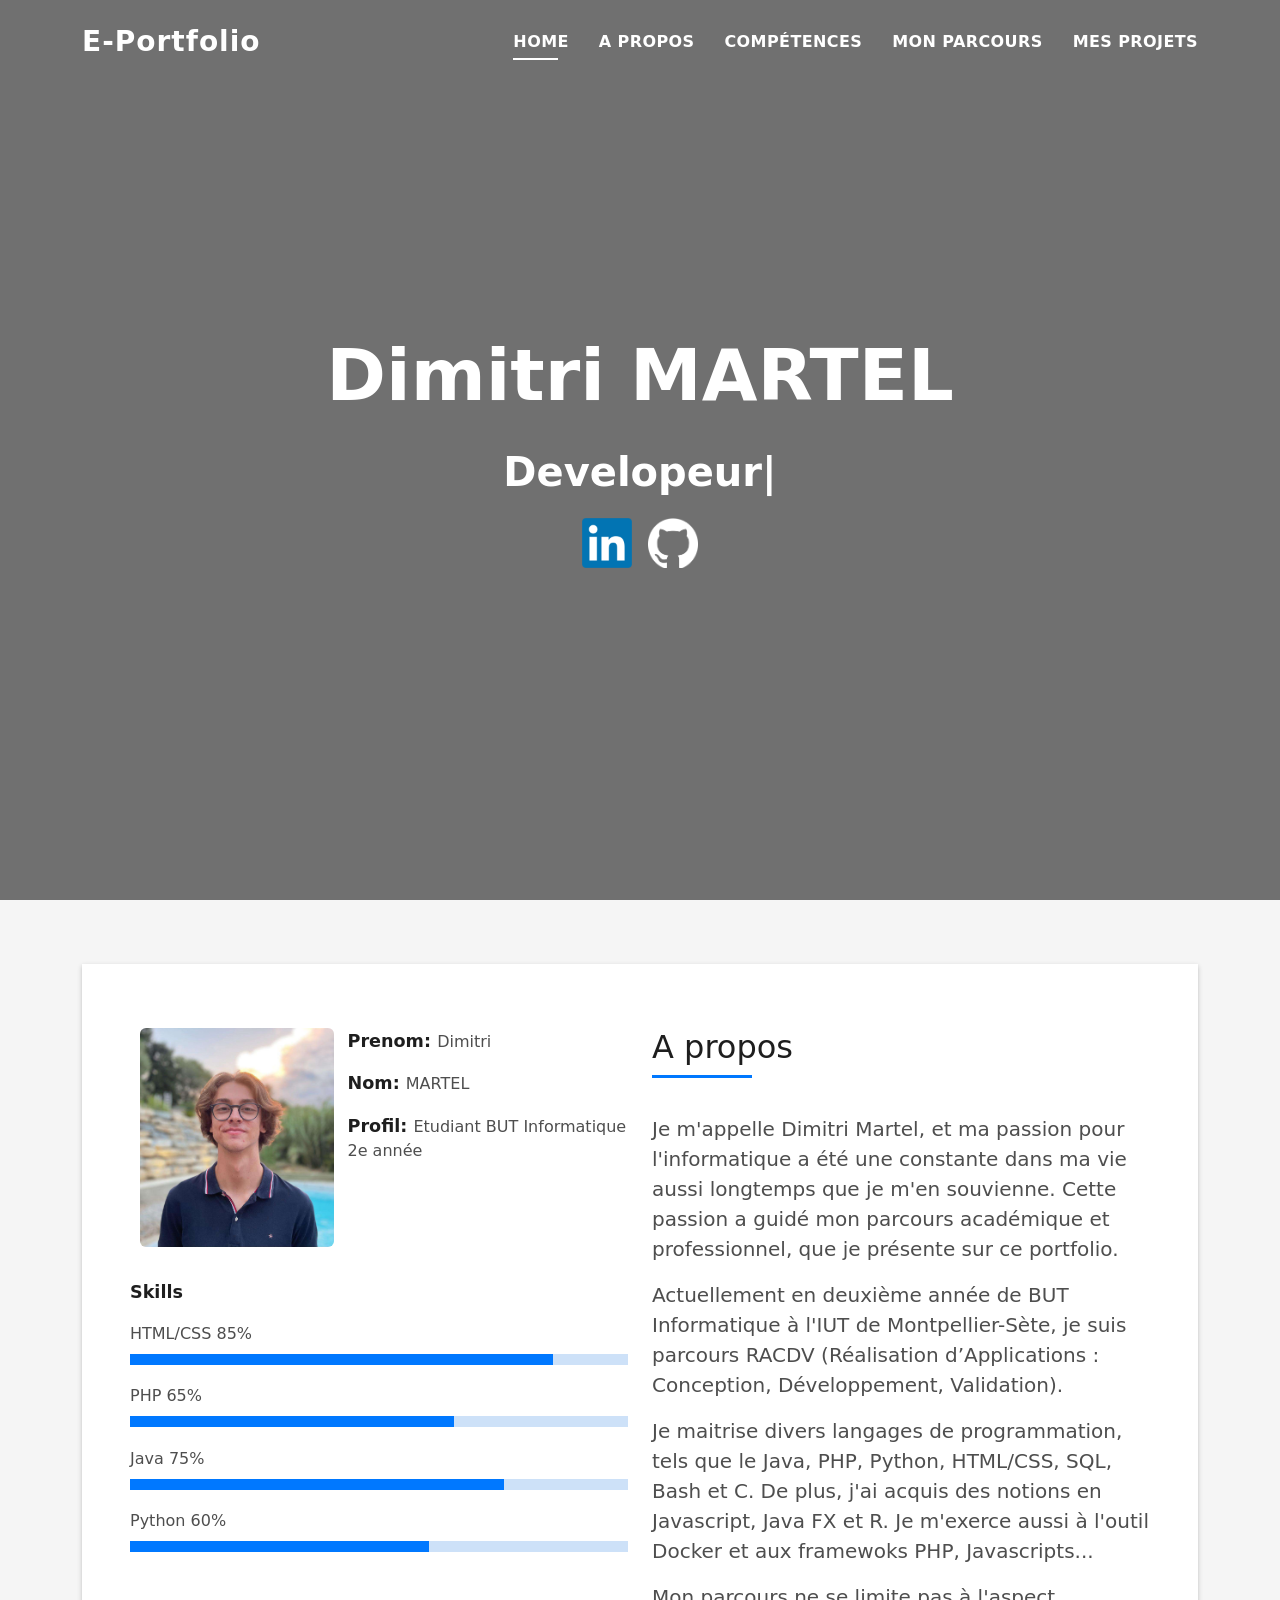
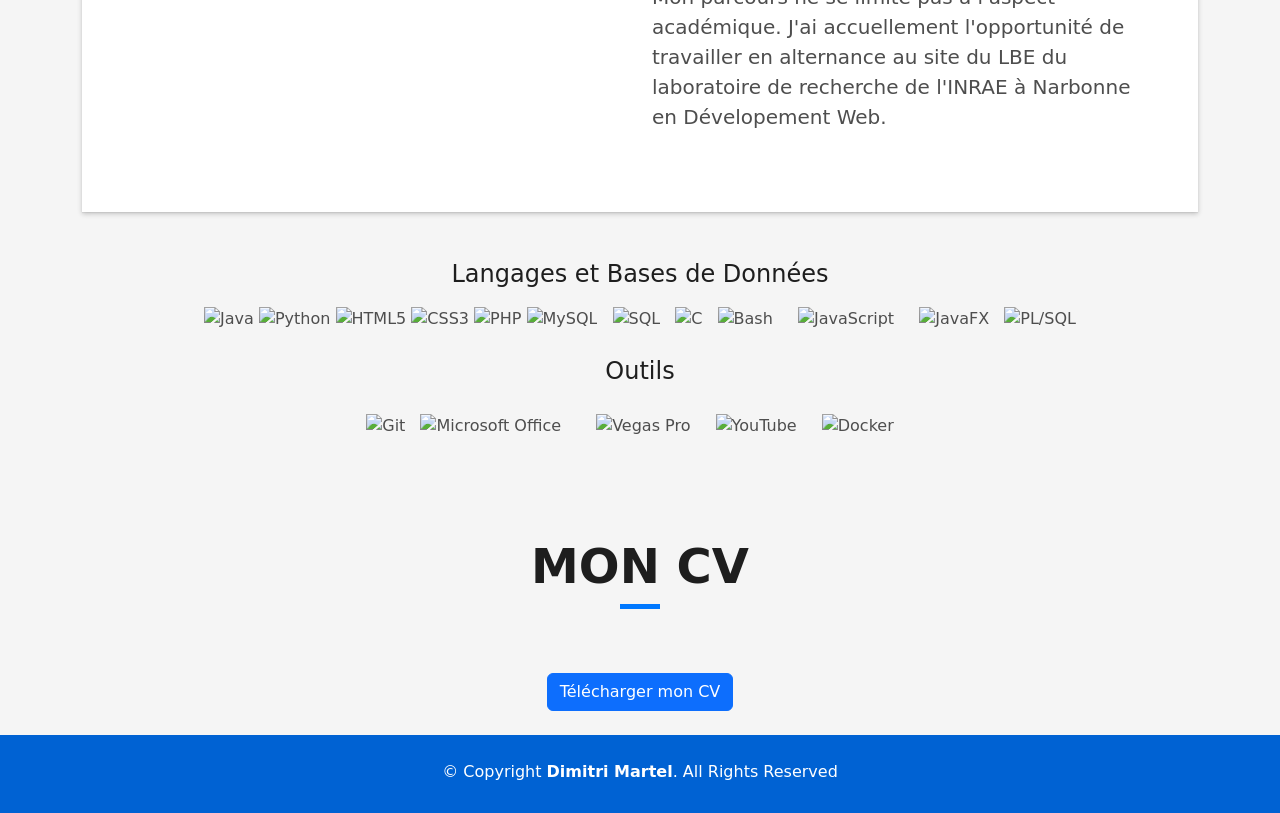
==== index.html @ a9b63a02 "Init" ====
<!DOCTYPE html>
<html lang="fr">

<head>
  <meta charset="utf-8">
  <meta content="width=device-width, initial-scale=1.0" name="viewport">

  <title>E-Portfolio</title>
  <meta content="" name="description">
  <meta content="" name="keywords">

  <!-- Favicons -->
  <link href="assets/img/favicon.png" rel="icon">
  <link href="assets/img/apple-touch-icon.png" rel="apple-touch-icon">

  <!-- Vendor CSS Files -->
  <link href="assets/vendor/bootstrap/css/bootstrap.min.css" rel="stylesheet">
  <link href="assets/vendor/bootstrap-icons/bootstrap-icons.css" rel="stylesheet">
  <link href="assets/vendor/glightbox/css/glightbox.min.css" rel="stylesheet">
  <link href="assets/vendor/swiper/swiper-bundle.min.css" rel="stylesheet">

  <!-- Template Main CSS File -->
  <link href="assets/css/style.css" rel="stylesheet">

  <!-- =======================================================
  * Template Name: DevFolio
  * Updated: Sep 18 2023 with Bootstrap v5.3.2
  * Template URL: https://bootstrapmade.com/devfolio-bootstrap-portfolio-html-template/
  * Author: BootstrapMade.com
  * License: https://bootstrapmade.com/license/
  ======================================================== -->
</head>

<body>

  <!-- ======= Header ======= -->
  <header id="header" class="fixed-top">
    <div class="container d-flex align-items-center justify-content-between">

      <h1 class="logo"><a href="index.html">E-Portfolio</a></h1>
      <!-- Uncomment below if you prefer to use an image logo -->
      <!-- <a href="index.html" class="logo"><img src="assets/img/logo.png" alt="" class="img-fluid"></a>-->

      <nav id="navbar" class="navbar">
        <ul>
          <li><a class="nav-link scrollto active" href="#hero">Home</a></li>
          <li><a class="nav-link scrollto" href="#about">A Propos</a></li>
          <li><a class="nav-link scrollto" href="#skills">Compétences</a></li>
          <li><a class="nav-link scrollto" href="parcours.html">Mon Parcours</a></li>
          <li><a class="nav-link scrollto " href="projets.html">Mes Projets</a></li>
        </ul>
        <i class="bi bi-list mobile-nav-toggle"></i>
      </nav><!-- .navbar -->

    </div>
  </header><!-- End Header -->

  <!-- ======= Hero Section ======= -->
  <div id="hero" class="hero route bg-image">
    <div class="overlay-itro"></div>
    <div class="hero-content display-table">
      <div class="table-cell">
        <div class="container">
          <!--<p class="display-6 color-d">Hello, world!</p>-->
          <h1 class="hero-title mb-4">Dimitri MARTEL</h1>
          <p class="hero-subtitle"><span class="typed" data-typed-items="Developeur, Apprenti, Etudiant"></span></p>
          <a href="https://www.linkedin.com/in/dimitrimartel/" target="_blank">
            <img src="assets/img/linkedin.png" alt="Logo LinkedIn" style="width: 50px; height: 50px; margin-right: 10px;">
          </a>
          <a href="https://github.com/DimMarr" target="_blank">
            <img src="assets/img/github2.png" alt="Logo GitHub" style="width: 50px; height: 50px;">
          </a>
        </div>
          <!-- <p class="pt-3"><a class="btn btn-primary btn js-scroll px-4" href="#about" role="button">Learn More</a></p> -->
        </div>
      </div>
  </div><!-- End Hero Section -->

  <main id="main">

    <!-- ======= About Section ======= -->
    <section id="about" class="about-mf sect-pt4 route">
      <div class="container">
        <div class="row">
          <div class="col-sm-12">
            <div class="box-shadow-full">
              <div class="row">
                <div class="col-md-6">
                  <div class="row">
                    <div class="col-sm-6 col-md-5">
                      <div class="about-img">
                        <img src="assets/img/photo_perso.jpg" class="img-fluid rounded b-shadow-a" alt="">
                      </div>
                    </div>
                    <div class="col-sm-6 col-md-7">
                      <div class="about-info">
                        <p><span class="title-s">Prenom: </span> <span>Dimitri</span></p>
                        <p><span class="title-s">Nom: </span> <span>MARTEL</span></p>
                        <p><span class="title-s">Profil: </span> <span>Etudiant BUT Informatique 2e année</span></p>
                      </div>
                    </div>
                  </div>
                  <div class="skill-mf">
                    <p class="title-s">Skills</p>
                    <span>HTML/CSS</span> <span class="pull-right">85%</span>
                    <div class="progress">
                      <div class="progress-bar" role="progressbar" style="width: 85%;" aria-valuenow="85" aria-valuemin="0" aria-valuemax="100"></div>
                    </div>
                    <span>PHP</span> <span class="pull-right">65%</span>
                    <div class="progress">
                      <div class="progress-bar" role="progressbar" style="width: 65%" aria-valuenow="65" aria-valuemin="0" aria-valuemax="100"></div>
                    </div>
                    <span>Java</span> <span class="pull-right">75%</span>
                    <div class="progress">
                      <div class="progress-bar" role="progressbar" style="width: 75%" aria-valuenow="75" aria-valuemin="0" aria-valuemax="100"></div>
                    </div>
                    <span>Python</span> <span class="pull-right">60%</span>
                    <div class="progress">
                      <div class="progress-bar" role="progressbar" style="width: 60%" aria-valuenow="60" aria-valuemin="0" aria-valuemax="100"></div>
                    </div>
                  </div>
                </div>
                <div class="col-md-6">
                  <div class="about-me pt-4 pt-md-0">
                    <div class="title-box-2">
                      <h5 class="title-left">
                        A propos
                      </h5>
                    </div>
                    <p class="lead">
                      Je m'appelle Dimitri Martel, et ma passion pour l'informatique a été une constante
                      dans ma vie aussi longtemps que je m'en souvienne.
                      Cette passion a guidé mon parcours académique et professionnel, que je présente sur ce portfolio.
                    </p>
                    <p class="lead">
                      Actuellement en deuxième année de BUT Informatique à l'IUT de Montpellier-Sète,
                      je suis parcours RACDV (Réalisation d’Applications : Conception, Développement, Validation).
                    </p>
                    <p class="lead">
                      Je maitrise divers langages de programmation, tels que le Java, PHP,
                      Python, HTML/CSS, SQL, Bash et C. De plus, j'ai acquis des notions en Javascript, Java FX et R.
                      Je m'exerce aussi à l'outil Docker et aux framewoks PHP, Javascripts...
                    </p>
                    <p class="lead">
                      Mon parcours ne se limite pas à l'aspect académique. J'ai accuellement l'opportunité de travailler
                      en alternance au site du LBE du laboratoire de recherche de l'INRAE à Narbonne en Dévelopement Web.
                    </p>
                  </div>
                </div>
              </div>
            </div>
          </div>
        </div>
      </div>
    </section><!-- End About Section -->

    <!-- ======= Compétences Informatiques Section ======= -->
    <section id="skills" class="services">
      <div class="container">
        <div class="section-title">
        </div>
        <div class="row">
          <!-- Langages et Bases de Données -->
          <div class="col-lg-12" data-aos="fade-up">
            <div class="col-md-12 mt-4 mt-md-0 icon-box" data-aos="fade-up" data-aos-delay="100">
              <h4 style="text-align:center">Langages et Bases de Données</h4>
              <p style="text-align:center;">
                <!-- Logos des langages et bases de données -->
                <img src="https://www.vectorlogo.zone/logos/java/java-horizontal.svg" alt="Java" height="50" width="120">
                <img src="https://www.vectorlogo.zone/logos/python/python-horizontal.svg" alt="Python" height="50" width="150">
                <img src="https://www.vectorlogo.zone/logos/w3_html5/w3_html5-ar21.svg" alt="HTML5" height="50" width="90">
                <img src="https://upload.wikimedia.org/wikipedia/commons/d/d5/CSS3_logo_and_wordmark.svg" alt="CSS3" height="60" width="90">
                <img src="https://upload.wikimedia.org/wikipedia/commons/2/27/PHP-logo.svg" alt="PHP" height="50" width="120">
                <img src="https://www.vectorlogo.zone/logos/mysql/mysql-horizontal.svg" alt="MySQL" height="70" width="130">
                <img src="https://upload.wikimedia.org/wikipedia/commons/8/87/Sql_data_base_with_logo.png" alt="SQL" height="60" width="120" style="margin: 10px;">
                <img src="https://upload.wikimedia.org/wikipedia/commons/1/19/C_Logo.png" alt="C" height="60" width="60">
                <img src="https://upload.wikimedia.org/wikipedia/commons/8/82/Gnu-bash-logo.svg" alt="Bash" height="50" width="120" style="margin: 10px;">
                <img src="https://upload.wikimedia.org/wikipedia/commons/9/99/Unofficial_JavaScript_logo_2.svg" alt="JavaScript" height="60" width="60" style="margin: 10px;">
                <img src="https://upload.wikimedia.org/wikipedia/fr/c/cc/JavaFX_Logo.png" alt="JavaFX" height="60" width="150" style="margin: 10px;">
                <img src="https://www.oracle.com/a/ocom/img/pl-sql.svg" alt="PL/SQL" height="80" width="80">
              </p>
            </div>
          </div>
          <!-- Outils -->
          <div class="col-md-12 mt-4 mt-md-0 icon-box" data-aos="fade-up" data-aos-delay="100">
            <h4 style="text-align:center">Outils</h4>
            <p style="text-align:center;">
              <!-- Logos des outils -->
              <img src="https://www.vectorlogo.zone/logos/git-scm/git-scm-ar21.svg" alt="Git" height="50" width="120">
              <img src="https://upload.wikimedia.org/wikipedia/commons/4/47/Microsoft_Office_13-16_Logo.png" alt="Microsoft Office" height="50" width="170" style="margin: 10px;">
              <img src="https://upload.wikimedia.org/wikipedia/commons/3/39/Vegas_Pro_15.0.png" alt="Vegas Pro" height="60" width="60" style="margin: 20px;">
              <img src="https://yt3.googleusercontent.com/ytc/APkrFKYzMXCbWlnp0JMrSqJyHsxKV7gUA0cO25T4OPPJ3g=s900-c-k-c0x00ffffff-no-rj" alt="YouTube" height="60" width="60">
              <img src="https://www.vectorlogo.zone/logos/docker/docker-ar21.svg" alt="Docker" height="60" width="120" style="margin: 20px;">
            </p>
          </div>
        </div>
      </div>
    </section><!-- End Compétences Informatiques Section -->


    <!-- ======= CV Section ======= -->
    <section id="cv" class="cv-mf sect-pt4 route">
      <div class="container">
        <div class="row">
          <div class="col-sm-12">
            <div class="title-box text-center">
              <h3 class="title-a">
                Mon CV
              </h3>
              <div class="line-mf"></div>
            </div>
          </div>
        </div>
        <div class="row">
          <div class="col-sm-12">
            <!-- Bouton de téléchargement du CV -->
            <div class="text-center">
              <a href="assets/download/CV.pdf" download="CV_Dimitri_MARTEL.pdf" class="btn btn-primary">
                Télécharger mon CV
              </a>
            </div>
          </div>
        </div>
        <br>
      </div>
    </section><!-- End CV Section -->


    <!-- ======= Footer ======= -->
  <footer>
    <div class="container">
      <div class="row">
        <div class="col-sm-12">
          <div class="copyright-box">
            <p class="copyright">&copy; Copyright <strong>Dimitri Martel</strong>. All Rights Reserved</p>
          </div>
        </div>
      </div>
    </div>
  </footer><!-- End  Footer -->

  <div id="preloader"></div>
  <a href="#" class="back-to-top d-flex align-items-center justify-content-center"><i class="bi bi-arrow-up-short"></i></a>

  <!-- Vendor JS Files -->
  <script src="assets/vendor/purecounter/purecounter_vanilla.js"></script>
  <script src="assets/vendor/bootstrap/js/bootstrap.bundle.min.js"></script>
  <script src="assets/vendor/glightbox/js/glightbox.min.js"></script>
  <script src="assets/vendor/swiper/swiper-bundle.min.js"></script>
  <script src="assets/vendor/typed.js/typed.umd.js"></script>
  <script src="assets/vendor/php-email-form/validate.js"></script>

  <!-- Template Main JS File -->
  <script src="assets/js/main.js"></script>
  </main>
</body>

</html>
---- assets/css/style.css ----
/**
* Template Name: DevFolio
* Updated: Sep 18 2023 with Bootstrap v5.3.2
* Template URL: https://bootstrapmade.com/devfolio-bootstrap-portfolio-html-template/
* Author: BootstrapMade.com
* License: https://bootstrapmade.com/license/
*/

/*--------------------------------------------------------------
# General
--------------------------------------------------------------*/
body {
  background-color: #f5f5f5;
  color: #4e4e4e;
}

h1,
h2,
h3,
h4,
h5,
h6 {
  color: #1e1e1e;
}

a {
  color: #1e1e1e;
  text-decoration: none;
  transition: all 0.5s ease-in-out;
}

a:hover {
  color: #0078ff;
  text-decoration: none;
  transition: all 0.5s ease-in-out;
}

.p-r {
  position: relative;
}

.color-a {
  text-decoration: none;
  color: #0078ff;
}

.color-d {
  color: #f5f5f5;
}

.color-text-a {
  text-decoration: none;
  color: #4e4e4e;
}

.box-shadow,
.card-blog,
.work-box,
.service-box,
.paralax-mf {
  box-shadow: 0 13px 8px -10px rgba(0, 0, 0, 0.1);
}

.box-shadow-a,
.button:hover {
  text-decoration: none;
  box-shadow: 0 0 0 4px #cde1f8;
}

.display-5 {
  font-size: 2.5rem;
  font-weight: 300;
  line-height: 1.1;
}

.display-6 {
  font-size: 2rem;
  font-weight: 300;
  line-height: 1.1;
}

.avatar {
  width: 32px;
  height: 32px;
  margin-right: 4px;
  overflow: hidden;
}

.bg-image {
  background-repeat: no-repeat;
  background-attachment: fixed;
  background-size: cover;
  background-position: center center;
}

@media (max-width: 1024px) {
  .bg-image {
    background-attachment: scroll;
  }
}

.overlay-mf {
  background-color: #0078ff;
}

.overlay-mf {
  position: absolute;
  top: 0;
  left: 0px;
  padding: 0;
  height: 100%;
  width: 100%;
  opacity: 0.7;
}

.paralax-mf {
  position: relative;
  padding: 8rem 0;
}

.display-table {
  width: 100%;
  height: 100%;
  display: table;
}

.table-cell {
  display: table-cell;
  vertical-align: middle;
}

/*--/ Sections /--*/
.sect-4 {
  padding: 4rem 0;
}

.sect-pt4 {
  padding-top: 4rem;
}

.sect-mt4 {
  margin-top: 4rem;
}

/*--/ Title s /--*/
.title-s {
  font-weight: 600;
  color: #1e1e1e;
  font-size: 1.1rem;
}

/*--/ Title A /--*/
.title-box {
  margin-bottom: 4rem;
}

.title-a {
  text-decoration: none;
  font-size: 3rem;
  font-weight: bold;
  text-transform: uppercase;
}

.subtitle-a {
  text-decoration: none;
  color: #4e4e4e;
}

.line-mf {
  width: 40px;
  height: 5px;
  background-color: #0078ff;
  margin: 0 auto;
}

/*--/ Title Left /--*/
.title-box-2 {
  margin-bottom: 3rem;
}

.title-left {
  font-size: 2rem;
  position: relative;
}

.title-left:before {
  content: "";
  position: absolute;
  height: 3px;
  background-color: #0078ff;
  width: 100px;
  bottom: -12px;
}

/*------/ Box /------*/
.box-pl2 {
  padding-left: 2rem;
}

.box-shadow-full {
  padding: 3rem 1.25rem;
  position: relative;
  background-color: #fff;
  margin-bottom: 3rem;
  z-index: 2;
  box-shadow: 0 1px 1px 0 rgba(0, 0, 0, 0.06), 0 2px 5px 0 rgba(0, 0, 0, 0.2);
}

@media (min-width: 768px) {
  .box-shadow-full {
    padding: 3rem;
  }
}

/*------/ Socials /------*/
.socials {
  padding: 1.5rem 0;
}

.socials ul li {
  display: inline-block;
}

.socials .ico-circle {
  height: 40px;
  width: 40px;
  font-size: 1.2rem;
  border-radius: 50%;
  line-height: 1.6;
  margin: 0 15px 0 0;
  box-shadow: 0 0 0 3px #0078ff;
  transition: all 500ms ease;
}

.socials .ico-circle:hover {
  background-color: #0078ff;
  color: #fff;
  box-shadow: 0 0 0 3px #cde1f8;
  transition: all 500ms ease;
}

/*------/ Ul resect /------*/
.ul-resect,
.widget-tags ul,
.widget-sidebar .list-sidebar,
.box-comments .list-comments,
.blog-wrapper .post-meta ul,
.list-ico,
.socials ul {
  list-style: none;
  padding-left: 0;
  margin-bottom: 0;
}

.list-ico {
  line-height: 2;
}

.list-ico span {
  color: #0078ff;
  margin-right: 10px;
}

/*------/ Ico Circle /------*/
.ico-circle {
  height: 100px;
  width: 100px;
  font-size: 2rem;
  border-radius: 50%;
  line-height: 1.55;
  margin: 0 auto;
  text-align: center;
  box-shadow: 0 0 0 10px #0078ff;
  display: block;
}

/*------/ Owl Carousel /------*/
.owl-theme .owl-dots {
  text-align: center;
  margin-top: 18px;
}

.owl-theme .owl-dots .owl-dot {
  display: inline-block;
}

.owl-theme .owl-dots .owl-dot span {
  width: 18px;
  height: 7px;
  margin: 5px 5px;
  background: #cde1f8;
  border: 0px solid #cde1f8;
  display: block;
  transition: all 0.6s ease-in-out;
  cursor: pointer;
}

.owl-theme .owl-dots .owl-dot:hover span {
  background-color: #cde1f8;
}

.owl-theme .owl-dots .owl-dot.active span {
  background-color: #1B1B1B;
  width: 25px;
}

/*--/ Scrolltop s /--*/
.scrolltop-mf {
  position: relative;
  display: none;
}

.scrolltop-mf span {
  z-index: 999;
  position: fixed;
  width: 42px;
  height: 42px;
  background-color: #0078ff;
  opacity: 0.7;
  font-size: 1.6rem;
  line-height: 1.5;
  text-align: center;
  color: #fff;
  top: auto;
  left: auto;
  right: 30px;
  bottom: 50px;
  cursor: pointer;
  border-radius: 50%;
}

/*--------------------------------------------------------------
# Back to top button
--------------------------------------------------------------*/
.back-to-top {
  position: fixed;
  visibility: hidden;
  opacity: 0;
  right: 15px;
  bottom: 15px;
  z-index: 996;
  background: #0078ff;
  width: 40px;
  height: 40px;
  border-radius: 50px;
  transition: all 0.4s;
}

.back-to-top i {
  font-size: 28px;
  color: #fff;
  line-height: 0;
}

.back-to-top:hover {
  background: #298eff;
  color: #fff;
}

.back-to-top.active {
  visibility: visible;
  opacity: 1;
}

/*------/ Prelaoder /------*/
#preloader {
  position: fixed;
  top: 0;
  left: 0;
  right: 0;
  bottom: 0;
  z-index: 9999;
  overflow: hidden;
  background: #fff;
}

#preloader:before {
  content: "";
  position: fixed;
  top: calc(50% - 30px);
  left: calc(50% - 30px);
  border: 6px solid #f2f2f2;
  border-top: 6px solid #0078ff;
  border-radius: 50%;
  width: 60px;
  height: 60px;
  animation: animate-preloader 1s linear infinite;
}

@keyframes animate-preloader {
  0% {
    transform: rotate(0deg);
  }

  100% {
    transform: rotate(360deg);
  }
}

/*------/ Button /------*/
.button {
  display: inline-block;
  padding: 0.3rem 0.6rem;
  text-align: center;
  vertical-align: middle;
  -webkit-user-select: none;
  -moz-user-select: none;
  user-select: none;
  font-size: 1rem;
  border-radius: 0.3rem;
  border: 1px solid transparent;
  transition: all 500ms ease;
  cursor: pointer;
}

.button:focus {
  outline: 0;
}

.button:hover {
  background-color: #0062d3;
  color: #fff;
  transition: all 500ms ease;
}

.button-a {
  text-decoration: none;
  background-color: #0078ff;
  color: #fff;
  border-color: #cde1f8;
}

.button-big {
  padding: 0.9rem 2.3rem;
  font-size: 1.2rem;
}

.button-rouded {
  border-radius: 5rem;
}

.btn-lg {
  padding: 0.5rem 1rem;
  font-size: 1.25rem;
  line-height: 1.5;
  border-radius: 0.3rem;
}

/*--------------------------------------------------------------
# Header
--------------------------------------------------------------*/
#header {
  transition: all 0.5s;
  z-index: 997;
  padding: 20px 0;
}

#header .logo {
  font-size: 28px;
  margin: 0;
  padding: 0;
  font-weight: 600;
  letter-spacing: 1px;
}

#header .logo a {
  color: #fff;
}

#header .logo img {
  max-height: 40px;
}

#header.header-scrolled {
  background: rgba(0, 0, 0, 0.9);
  padding: 12px 0;
}

/*--------------------------------------------------------------
# Navigation Menu
--------------------------------------------------------------*/
/**
* Desktop Navigation 
*/
.navbar {
  padding: 0;
}

.navbar ul {
  margin: 0;
  padding: 0;
  display: flex;
  list-style: none;
  align-items: center;
}

.navbar li {
  position: relative;
}

.navbar>ul>li {
  white-space: nowrap;
  padding: 10px 0 10px 30px;
}

.navbar a,
.navbar a:focus {
  display: flex;
  align-items: center;
  justify-content: space-between;
  color: #fff;
  font-size: 16px;
  font-weight: 600;
  padding: 0;
  white-space: nowrap;
  transition: 0.3s;
  letter-spacing: 0.4px;
  position: relative;
  text-transform: uppercase;
}

.navbar a i,
.navbar a:focus i {
  font-size: 12px;
  line-height: 0;
  margin-left: 5px;
}

.navbar>ul>li>a:before {
  content: "";
  position: absolute;
  width: 100%;
  height: 2px;
  bottom: -6px;
  left: 0;
  width: 0;
  background-color: #fff;
  visibility: hidden;
  transition: all 0.3s ease-in-out 0s;
}

.navbar a:hover:before,
.navbar li:hover>a:before,
.navbar .active:before {
  visibility: visible;
  width: 80%;
}

.navbar a:hover,
.navbar .active,
.navbar .active:focus,
.navbar li:hover>a {
  color: #fff;
}

.navbar .dropdown ul {
  display: block;
  position: absolute;
  left: 30px;
  top: calc(100% + 30px);
  margin: 0;
  padding: 10px 0;
  z-index: 99;
  opacity: 0;
  visibility: hidden;
  background: #fff;
  box-shadow: 0px 0px 30px rgba(127, 137, 161, 0.25);
  transition: 0.3s;
}

.navbar .dropdown ul li {
  min-width: 200px;
}

.navbar .dropdown ul a {
  padding: 10px 20px;
  font-size: 14px;
  text-transform: none;
  color: #4e4e4e;
}

.navbar .dropdown ul a i {
  font-size: 12px;
}

.navbar .dropdown ul a:hover,
.navbar .dropdown ul .active:hover,
.navbar .dropdown ul li:hover>a {
  color: #0078ff;
}

.navbar .dropdown:hover>ul {
  opacity: 1;
  top: 100%;
  visibility: visible;
}

.navbar .dropdown .dropdown ul {
  top: 0;
  left: calc(100% - 30px);
  visibility: hidden;
}

.navbar .dropdown .dropdown:hover>ul {
  opacity: 1;
  top: 0;
  left: 100%;
  visibility: visible;
}

@media (max-width: 1366px) {
  .navbar .dropdown .dropdown ul {
    left: -90%;
  }

  .navbar .dropdown .dropdown:hover>ul {
    left: -100%;
  }
}

/**
* Mobile Navigation 
*/
.mobile-nav-toggle {
  color: #fff;
  font-size: 28px;
  cursor: pointer;
  display: none;
  line-height: 0;
  transition: 0.5s;
}

@media (max-width: 991px) {
  .mobile-nav-toggle {
    display: block;
  }

  .navbar ul {
    display: none;
  }
}

.navbar-mobile {
  position: fixed;
  overflow: hidden;
  top: 0;
  right: 0;
  left: 0;
  bottom: 0;
  background: rgba(78, 78, 78, 0.9);
  transition: 0.3s;
  z-index: 999;
}

.navbar-mobile .mobile-nav-toggle {
  position: absolute;
  top: 15px;
  right: 15px;
}

.navbar-mobile ul {
  display: block;
  position: absolute;
  top: 55px;
  right: 15px;
  bottom: 15px;
  left: 15px;
  padding: 10px 0;
  background-color: #fff;
  overflow-y: auto;
  transition: 0.3s;
}

.navbar-mobile>ul>li {
  padding: 0;
}

.navbar-mobile a:hover:before,
.navbar-mobile li:hover>a:before,
.navbar-mobile .active:before {
  visibility: hidden;
}

.navbar-mobile a,
.navbar-mobile a:focus {
  padding: 10px 20px;
  font-size: 15px;
  color: #4e4e4e;
}

.navbar-mobile a:hover,
.navbar-mobile .active,
.navbar-mobile li:hover>a {
  color: #0078ff;
}

.navbar-mobile .getstarted,
.navbar-mobile .getstarted:focus {
  margin: 15px;
}

.navbar-mobile .dropdown ul {
  position: static;
  display: none;
  margin: 10px 20px;
  padding: 10px 0;
  z-index: 99;
  opacity: 1;
  visibility: visible;
  background: #fff;
  box-shadow: 0px 0px 30px rgba(127, 137, 161, 0.25);
}

.navbar-mobile .dropdown ul li {
  min-width: 200px;
}

.navbar-mobile .dropdown ul a {
  padding: 10px 20px;
}

.navbar-mobile .dropdown ul a i {
  font-size: 12px;
}

.navbar-mobile .dropdown ul a:hover,
.navbar-mobile .dropdown ul .active:hover,
.navbar-mobile .dropdown ul li:hover>a {
  color: #0078ff;
}

.navbar-mobile .dropdown>.dropdown-active {
  display: block;
}

/*--------------------------------------------------------------
# Hero Section
--------------------------------------------------------------*/
.hero {
  height: 100vh;
  position: relative;
  color: #fff;
}

.hero .hero-content {
  text-align: center;
  position: absolute;
}

.hero .overlay-itro {
  background-color: rgba(0, 0, 0, 0.6);
  position: absolute;
  top: 0;
  left: 0px;
  padding: 0;
  height: 100%;
  width: 100%;
  opacity: 0.9;
}

.hero .hero-title {
  color: #fff;
  font-weight: 600;
  font-size: 3rem;
}

@media (min-width: 768px) {
  .hero .hero-title {
    font-size: 4.5rem;
  }
}

.hero .hero-subtitle {
  font-size: 1.5rem;
  font-weight: 600;
}

@media (min-width: 768px) {
  .hero .hero-subtitle {
    font-size: 2.5rem;
  }
}

.hero .text-slider-items {
  display: none;
}

.hero-single {
  height: 350px;
}

.hero-single .hero-content {
  margin-top: 30px;
}

.hero-single .hero-title {
  text-transform: uppercase;
  font-size: 3rem;
}

@media (min-width: 768px) {
  .hero-single .hero-title {
    font-size: 3.5rem;
  }
}

.hero-single .breadcrumb {
  background-color: transparent;
  color: #0078ff;
}

.hero-single .breadcrumb .breadcrumb-item:before {
  color: #cde1f8;
}

.hero-single .breadcrumb .breadcrumb-item.active {
  color: #cde1f8;
}

.hero-single .breadcrumb a {
  color: #fff;
}

/*--------------------------------------------------------------
# About
--------------------------------------------------------------*/
.about-mf .box-shadow-full {
  padding-top: 4rem;
  padding-bottom: 4rem;
}

.about-mf .about-img {
  margin-bottom: 2rem;
}

.about-mf .about-img img {
  margin-left: 10px;
}

@media (min-width: 767px) {
  .about-mf .box-pl2 {
    margin-top: 3rem;
    padding-left: 0rem;
  }
}

.skill-mf span {
  color: #4e4e4e;
}

.skill-mf .progress {
  background-color: #cde1f8;
  margin: 0.5rem 0 1.2rem 0;
  border-radius: 0;
  height: 0.7rem;
}

.skill-mf .progress .progress-bar {
  height: 0.7rem;
  background-color: #0078ff;
}

/*--------------------------------------------------------------
# Services
--------------------------------------------------------------*/
.service-box {
  background-color: #fff;
  padding: 2.5rem 1.3rem;
  border-radius: 1rem;
  margin-bottom: 3rem;
  text-align: center;
}

.service-box:hover .ico-circle {
  transition: all 500ms ease;
  color: #fff;
  background-color: #0078ff;
  box-shadow: 0 0 0 10px #cde1f8;
}

.service-box .service-ico {
  margin-bottom: 1rem;
  color: #1e1e1e;
}

.service-box .ico-circle {
  transition: all 500ms ease;
  display: inline-flex;
  align-items: center;
  justify-content: center;
}

.service-box .ico-circle i {
  line-height: 0;
  font-size: 40px;
}

.service-box .s-title {
  font-size: 1.4rem;
  text-transform: uppercase;
  text-align: center;
  padding: 0.4rem 0;
}

.service-box .s-description {
  color: #4e4e4e;
}

/*--------------------------------------------------------------
# Counter
--------------------------------------------------------------*/
.counter-box {
  color: #fff;
  text-align: center;
}

@media (min-width: 577px) {
  .counter-box {
    margin-bottom: 1.8rem;
  }
}

.counter-ico {
  margin-bottom: 1rem;
}

.counter-ico .ico-circle {
  height: 60px;
  width: 60px;
  line-height: 1.5;
  box-shadow: 0 0 0 10px #cde1f8;
}

.counter-num .counter {
  font-size: 2rem;
  margin-bottom: 0;
}

/*--------------------------------------------------------------
# Portfolio
--------------------------------------------------------------*/
.work-box {
  margin-bottom: 3rem;
  -webkit-backface-visibility: hidden;
  backface-visibility: hidden;
  background-color: #fff;
}

.work-box:hover img {
  transform: scale(1.3);
}

.work-img {
  display: block;
  overflow: hidden;
}

.work-img img {
  transition: all 1s;
}

.work-content {
  padding: 2rem 3% 1rem 4%;
}

.work-content .w-more {
  color: #4e4e4e;
  font-size: 0.8rem;
}

.work-content .w-more .w-ctegory {
  color: #0078ff;
}

.work-content .w-like {
  font-size: 2.5rem;
  color: #0078ff;
  float: right;
}

.work-content .w-like a {
  color: #0078ff;
}

.work-content .w-like .num-like {
  font-size: 0.7rem;
}

.w-title {
  font-size: 1.2rem;
}

/*--------------------------------------------------------------
# Portfolio Details
--------------------------------------------------------------*/
.portfolio-details {
  padding-top: 40px;
}

.portfolio-details .portfolio-details-slider img {
  width: 100%;
}

.portfolio-details .portfolio-details-slider .swiper-pagination {
  margin-top: 20px;
  position: relative;
}

.portfolio-details .portfolio-details-slider .swiper-pagination .swiper-pagination-bullet {
  width: 12px;
  height: 12px;
  background-color: #fff;
  opacity: 1;
  border: 1px solid #0078ff;
}

.portfolio-details .portfolio-details-slider .swiper-pagination .swiper-pagination-bullet-active {
  background-color: #0078ff;
}

.portfolio-details .portfolio-info {
  padding: 30px;
  box-shadow: 0px 0 30px rgba(78, 78, 78, 0.08);
}

.portfolio-details .portfolio-info h3 {
  font-size: 22px;
  font-weight: 700;
  margin-bottom: 20px;
  padding-bottom: 20px;
  border-bottom: 1px solid #eee;
}

.portfolio-details .portfolio-info ul {
  list-style: none;
  padding: 0;
  font-size: 15px;
}

.portfolio-details .portfolio-info ul li+li {
  margin-top: 10px;
}

.portfolio-details .portfolio-description {
  padding-top: 30px;
}

.portfolio-details .portfolio-description h2 {
  font-size: 26px;
  font-weight: 700;
  margin-bottom: 20px;
}

.portfolio-details .portfolio-description p {
  padding: 0;
}

/*--------------------------------------------------------------
# Testimonials
--------------------------------------------------------------*/
.testimonial-box {
  color: #fff;
  text-align: center;
}

.testimonial-box .author-test {
  margin-top: 1rem;
}

.testimonial-box .author-test img {
  margin: 0 auto;
}

.testimonial-box .author {
  color: #fff;
  text-transform: uppercase;
  font-weight: 600;
  margin: 1rem 0;
  display: block;
  font-size: 1.4rem;
}

.testimonial-box .comit {
  font-size: 2rem;
  color: #0078ff;
  background-color: #fff;
  width: 52px;
  height: 52px;
  display: block;
  margin: 0 auto;
  border-radius: 50%;
  line-height: 1.6;
}

@media (min-width: 768px) {
  .testimonial-box .description {
    padding: 0 5rem;
  }
}

@media (min-width: 992px) {
  .testimonial-box .description {
    padding: 0 8rem;
  }
}

@media (min-width: 1200px) {
  .testimonial-box .description {
    padding: 0 13rem;
  }
}

.swiper-pagination {
  margin-top: 20px;
  position: relative;
}

.swiper-pagination .swiper-pagination-bullet {
  width: 12px;
  height: 12px;
  background-color: rgba(255, 255, 255, 0.4);
  opacity: 1;
}

.swiper-pagination .swiper-pagination-bullet-active {
  background-color: #fff;
}

/*--------------------------------------------------------------
# Contact
--------------------------------------------------------------*/
.footer-paralax {
  padding: 4rem 0 0 0;
}

.contact-mf {
  margin-top: 4rem;
}

@media (min-width: 767px) {
  .contact-mf .box-pl2 {
    margin-top: 3rem;
    padding-left: 0rem;
  }
}

.php-email-form .error-message {
  display: none;
  color: #fff;
  background: #ed3c0d;
  text-align: center;
  padding: 15px;
  font-weight: 600;
}

.php-email-form .sent-message {
  display: none;
  color: #fff;
  background: #18d26e;
  text-align: center;
  padding: 15px;
  font-weight: 600;
}

.php-email-form .loading {
  display: none;
  background: #fff;
  text-align: center;
  padding: 15px;
}

.php-email-form .loading:before {
  content: "";
  display: inline-block;
  border-radius: 50%;
  width: 24px;
  height: 24px;
  margin: 0 10px -6px 0;
  border: 3px solid #18d26e;
  border-top-color: #eee;
  animation: animate-loading 1s linear infinite;
}

.php-email-form input,
.php-email-form textarea {
  border-radius: 0;
  box-shadow: none;
  font-size: 14px;
}

.php-email-form input:focus,
.php-email-form textarea:focus {
  border-color: #0078ff;
}

.php-email-form input {
  padding: 10px 15px;
}

.php-email-form textarea {
  padding: 12px 15px;
  margin-bottom: 0;
}

.php-email-form button[type=submit] {
  background: #0078ff;
  border: 0;
  padding: 10px 24px;
  color: #fff;
  transition: 0.4s;
}

.php-email-form button[type=submit]:hover {
  background: #3393ff;
}

@keyframes animate-loading {
  0% {
    transform: rotate(0deg);
  }

  100% {
    transform: rotate(360deg);
  }
}

/*--------------------------------------------------------------
# Blog
--------------------------------------------------------------*/
@media (min-width: 767px) {
  .card-blog {
    margin-bottom: 3rem;
  }
}

.card-blog .card-body {
  position: relative;
}

.card-blog .card-category-box {
  position: absolute;
  text-align: center;
  top: -16px;
  left: 15px;
  right: 15px;
  line-height: 25px;
  overflow: hidden;
}

.card-blog .card-category {
  display: inline-block;
  color: #fff;
  padding: 0 15px 5px;
  overflow: hidden;
  background-color: #0078ff;
  border-radius: 4px;
}

.card-blog .card-category .category {
  color: #fff;
  display: inline-block;
  text-transform: uppercase;
  font-size: 0.7rem;
  letter-spacing: 0.1px;
  margin-bottom: 0;
}

.card-blog .card-title {
  font-size: 1.3rem;
  margin-top: 0.6rem;
}

.card-blog .card-description {
  color: #4e4e4e;
}

.card-blog .post-author {
  display: inline-block;
}

.card-blog .post-date {
  color: #4e4e4e;
  display: inline-block;
  float: right;
}

/*--------------------------------------------------------------
# Blog Single
--------------------------------------------------------------*/
.post-box,
.form-comments,
.box-comments,
.widget-sidebar {
  padding: 2rem;
  background-color: #fff;
  margin-bottom: 3rem;
}

@media (min-width: 768px) {

  .post-box,
  .form-comments,
  .box-comments,
  .widget-sidebar {
    padding: 3rem;
  }
}

.blog-wrapper .article-title {
  font-size: 1.5rem;
}

@media (min-width: 768px) {
  .blog-wrapper .article-title {
    font-size: 1.9rem;
  }
}

.blog-wrapper .post-meta {
  margin: 1rem 0;
}

.blog-wrapper .post-meta ul {
  border-left: 4px solid #0078ff;
  margin-top: 1rem;
}

.blog-wrapper .post-meta ul li {
  display: inline-block;
  margin-left: 15px;
}

.blog-wrapper .post-meta ul a {
  color: #0078ff;
}

.blog-wrapper .post-meta ul span {
  color: #1e1e1e;
}

.blog-wrapper .blockquote {
  border-left: 4px solid #0078ff;
  padding: 18px;
  font-style: italic;
}

/*------/ Comments /------*/
.box-comments .list-comments li {
  padding-bottom: 40px;
}

.box-comments .list-comments .comment-avatar {
  display: table-cell;
  vertical-align: top;
}

.box-comments .list-comments .comment-avatar img {
  width: 80px;
  height: 80px;
}

.box-comments .list-comments .comment-author {
  font-size: 1.3rem;
}

@media (min-width: 768px) {
  .box-comments .list-comments .comment-author {
    font-size: 1.5rem;
  }
}

.box-comments .list-comments .comment-details {
  display: table-cell;
  vertical-align: top;
  padding-left: 25px;
}

.box-comments .list-comments a {
  color: #0078ff;
}

.box-comments .list-comments span {
  color: #1e1e1e;
  font-style: italic;
}

.box-comments .comment-children {
  margin-left: 40px;
}

/*------/ Sidebar /------*/
.widget-sidebar .sidebar-title {
  font-size: 1.6rem;
  font-weight: 600;
  border-left: 5px solid #0078ff;
  padding-left: 15px;
  text-transform: uppercase;
  margin-bottom: 1.5rem;
}

.widget-sidebar .list-sidebar li {
  position: relative;
  padding: 6px 0 6px 24px;
}

.widget-sidebar .list-sidebar li:before {
  position: absolute;
  content: "";
  width: 10px;
  height: 1px;
  left: 0;
  background-color: #0078ff;
  top: 20px;
}

.sidebar-search input {
  background-color: #fff;
  border-radius: 0;
  transition: all 0.5s ease-in-out;
}

.sidebar-search .btn-search {
  background-color: #0078ff;
  border-color: #0078ff;
  border-radius: 0;
  padding-left: 20px;
  padding-right: 20px;
}

.widget-tags ul li {
  display: inline-block;
  background-color: #0078ff;
  padding: 0.2rem 0.6rem;
  margin-bottom: 0.5rem;
  border-radius: 15px;
}

.widget-tags ul li a {
  color: #fff;
}

/*--------------------------------------------------------------
# Footer
--------------------------------------------------------------*/
footer {
  text-align: center;
  color: #fff;
  padding: 25px 0;
  background: #0062d3;
}

footer .copyright {
  margin-bottom: 0.3rem;
}

footer .credits {
  margin-bottom: 0;
}

footer .credits a {
  color: #fff;
}
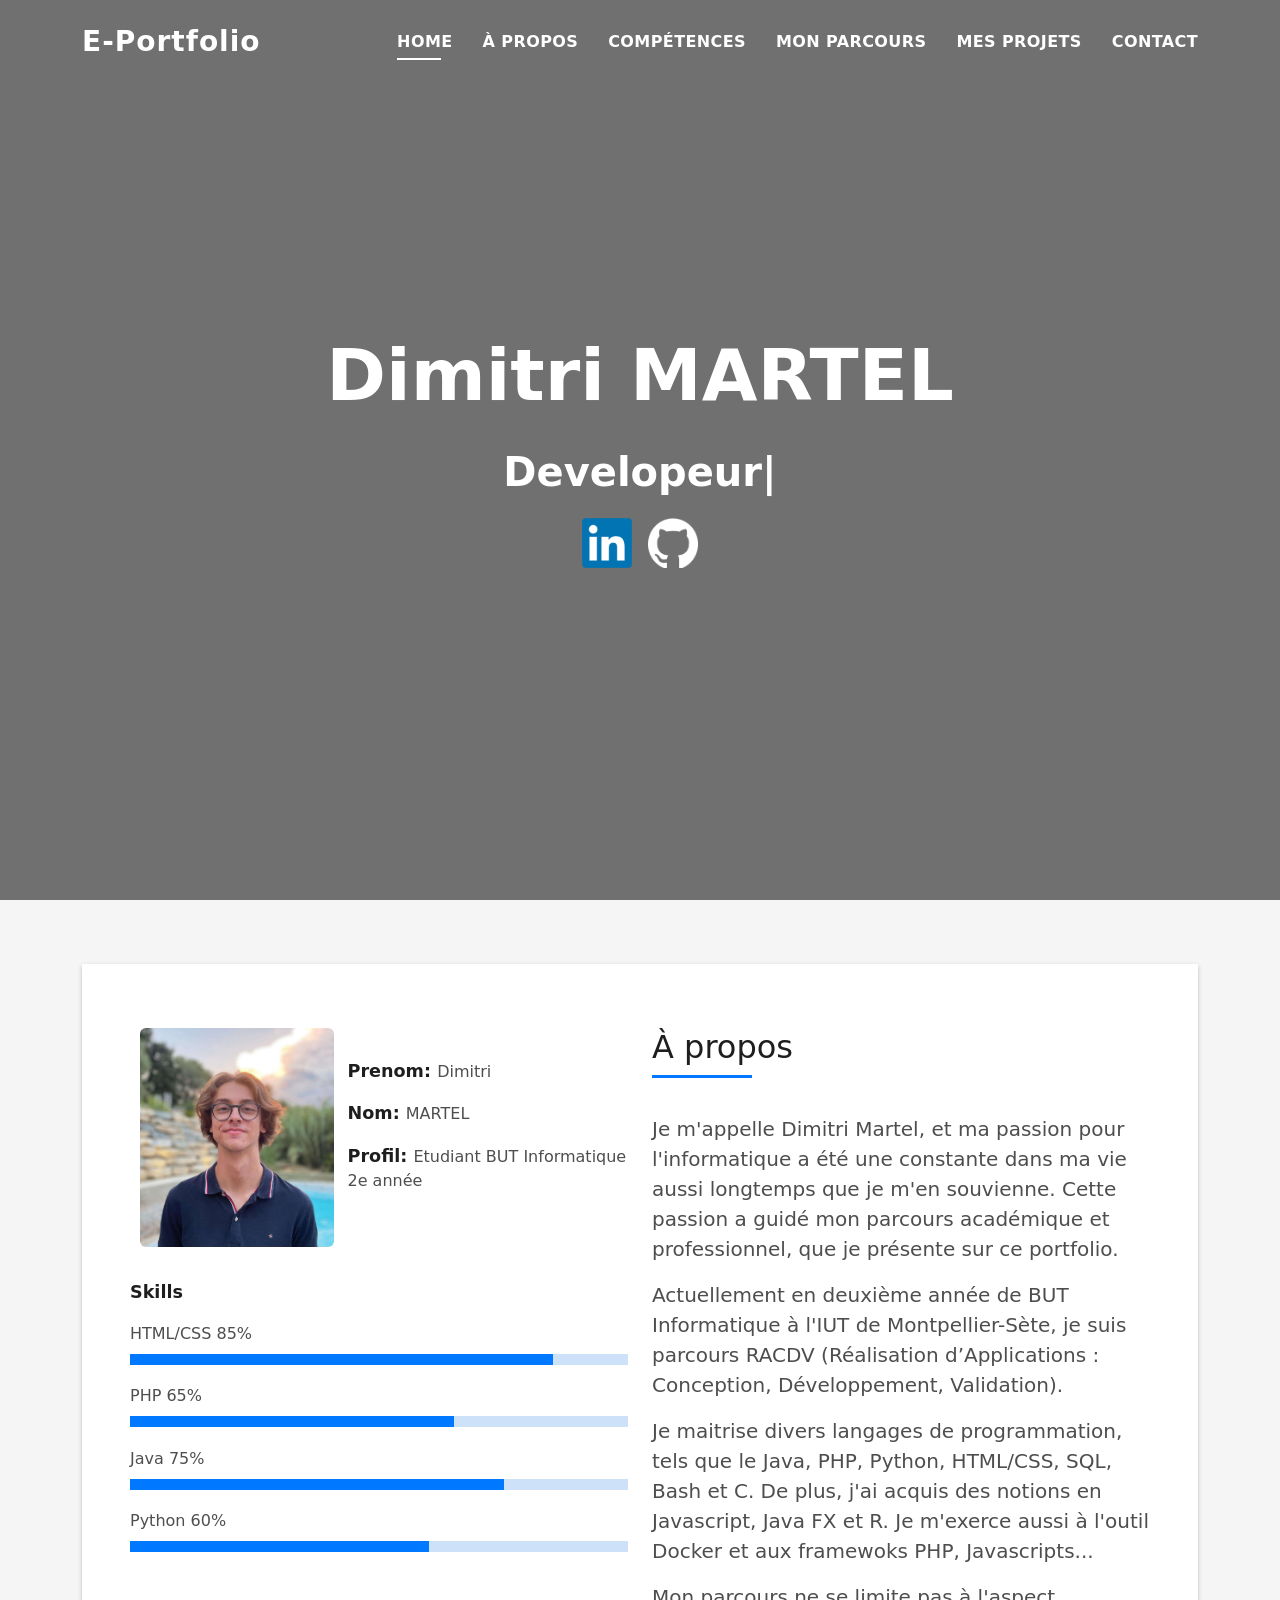
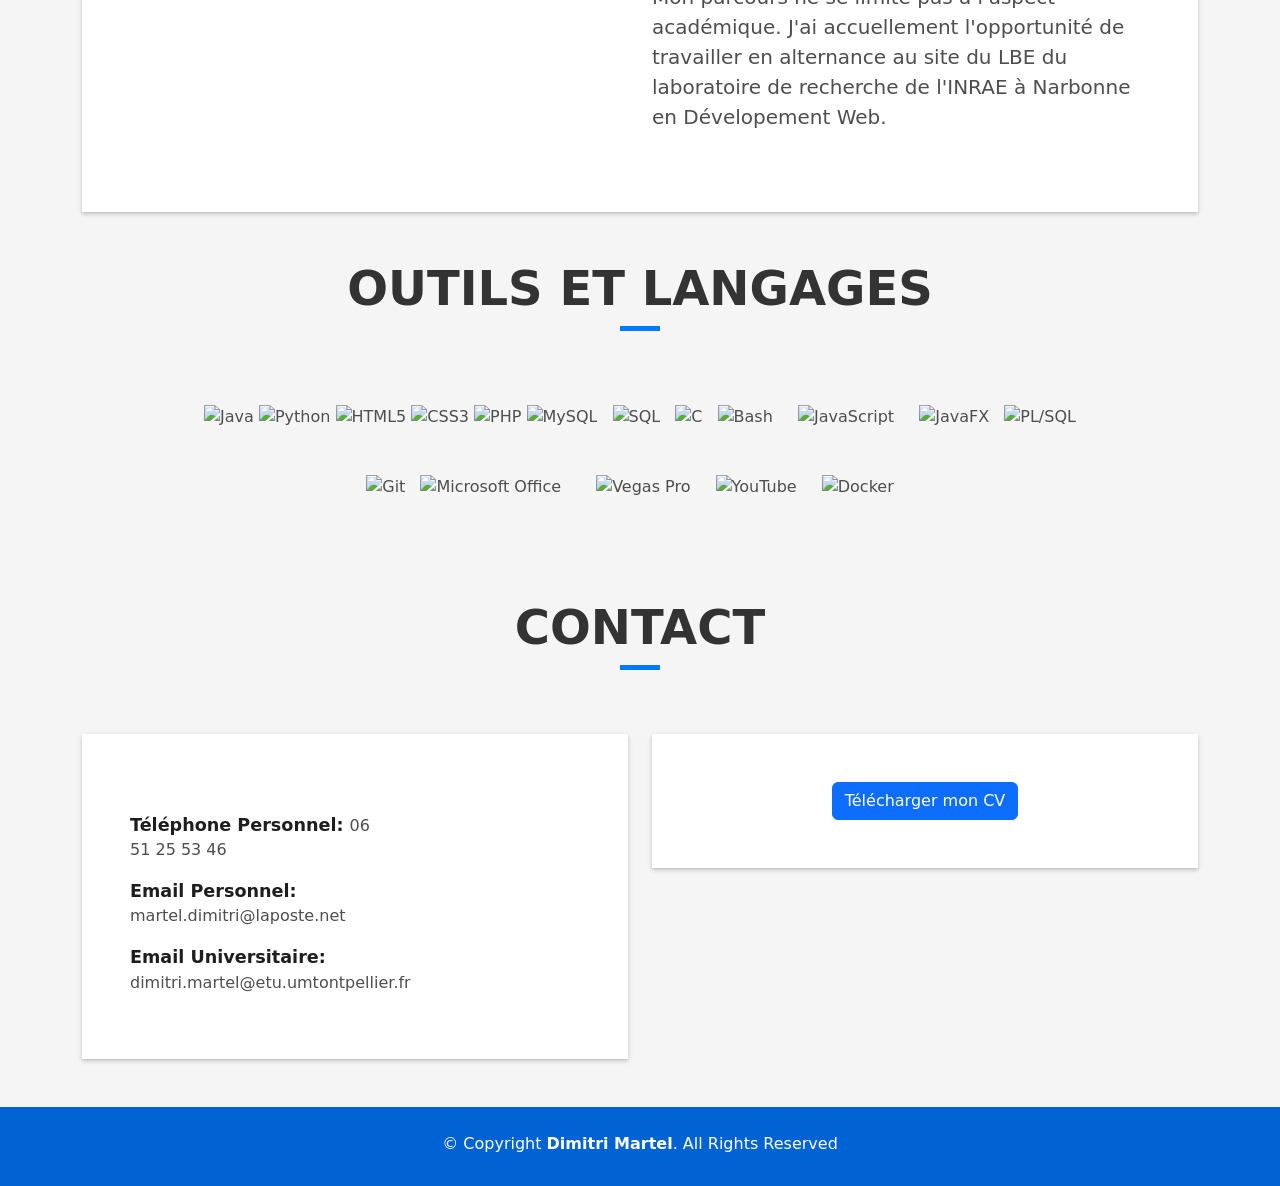
==== commit 95580911: "Update ++" ====
--- a/index.html
+++ b/index.html
@@ -44,10 +44,11 @@
       <nav id="navbar" class="navbar">
         <ul>
           <li><a class="nav-link scrollto active" href="#hero">Home</a></li>
-          <li><a class="nav-link scrollto" href="#about">A Propos</a></li>
+          <li><a class="nav-link scrollto" href="#about">à Propos</a></li>
           <li><a class="nav-link scrollto" href="#skills">Compétences</a></li>
           <li><a class="nav-link scrollto" href="parcours.html">Mon Parcours</a></li>
           <li><a class="nav-link scrollto " href="projets.html">Mes Projets</a></li>
+          <li><a class="nav-link scrollto" href="#contact">Contact</a></li>
         </ul>
         <i class="bi bi-list mobile-nav-toggle"></i>
       </nav><!-- .navbar -->
@@ -124,7 +125,7 @@
                   <div class="about-me pt-4 pt-md-0">
                     <div class="title-box-2">
                       <h5 class="title-left">
-                        A propos
+                        À propos
                       </h5>
                     </div>
                     <p class="lead">
@@ -157,13 +158,20 @@
     <!-- ======= Compétences Informatiques Section ======= -->
     <section id="skills" class="services">
       <div class="container">
-        <div class="section-title">
+        <div class="row">
+          <div class="col-sm-12">
+            <div class="title-box text-center">
+              <h3 class="title-a">
+                Outils et Langages
+              </h3>
+              <div class="line-mf"></div>
+            </div>
+          </div>
         </div>
         <div class="row">
           <!-- Langages et Bases de Données -->
           <div class="col-lg-12" data-aos="fade-up">
             <div class="col-md-12 mt-4 mt-md-0 icon-box" data-aos="fade-up" data-aos-delay="100">
-              <h4 style="text-align:center">Langages et Bases de Données</h4>
               <p style="text-align:center;">
                 <!-- Logos des langages et bases de données -->
                 <img src="https://www.vectorlogo.zone/logos/java/java-horizontal.svg" alt="Java" height="50" width="120">
@@ -183,7 +191,6 @@
           </div>
           <!-- Outils -->
           <div class="col-md-12 mt-4 mt-md-0 icon-box" data-aos="fade-up" data-aos-delay="100">
-            <h4 style="text-align:center">Outils</h4>
             <p style="text-align:center;">
               <!-- Logos des outils -->
               <img src="https://www.vectorlogo.zone/logos/git-scm/git-scm-ar21.svg" alt="Git" height="50" width="120">
@@ -197,33 +204,51 @@
       </div>
     </section><!-- End Compétences Informatiques Section -->
 
-
-    <!-- ======= CV Section ======= -->
-    <section id="cv" class="cv-mf sect-pt4 route">
+    <!-- ======= CV & Contact Section ======= -->
+    <!-- ======= CV & Contact Section ======= -->
+    <section id="cv-contact" class="cv-contact-mf sect-pt4 route">
       <div class="container">
-        <div class="row">
-          <div class="col-sm-12">
-            <div class="title-box text-center">
-              <h3 class="title-a">
-                Mon CV
-              </h3>
-              <div class="line-mf"></div>
-            </div>
-          </div>
-        </div>
-        <div class="row">
-          <div class="col-sm-12">
-            <!-- Bouton de téléchargement du CV -->
-            <div class="text-center">
-              <a href="assets/download/CV.pdf" download="CV_Dimitri_MARTEL.pdf" class="btn btn-primary">
-                Télécharger mon CV
-              </a>
-            </div>
-          </div>
-        </div>
-        <br>
-      </div>
-    </section><!-- End CV Section -->
+        <div class="col-sm-12">
+          <div class="title-box text-center">
+            <h3 class="title-a">
+              Contact
+            </h3>
+            <div class="line-mf"></div>
+          </div>
+        </div>
+        <div class="row">
+          <div class="col-md-6">
+            <!-- Contact Section -->
+            <div class="box-shadow-full">
+              <div class="row">
+                <div class="col-sm-6 col-md-7">
+                  <div class="about-info">
+                    <p><span class="title-s">Téléphone Personnel: </span> <span>06 51 25 53 46</span></p>
+                    <p><span class="title-s">Email Personnel: </span> <span>martel.dimitri@laposte.net</span></p>
+                    <p><span class="title-s">Email Universitaire: </span> <span>dimitri.martel@etu.umtontpellier.fr</span></p>
+                  </div>
+                </div>
+              </div>
+            </div>
+          </div>
+          <div class="col-md-6">
+            <!-- CV Section -->
+            <div class="box-shadow-full">
+              <div class="row">
+                <div class="col-sm-12 text-center">
+                  <div class="text-center">
+                    <a href="assets/download/CV.pdf" download="CV_Dimitri_MARTEL.pdf" class="btn btn-primary">
+                      Télécharger mon CV
+                    </a>
+                  </div>
+                </div>
+              </div>
+            </div>
+          </div>
+        </div>
+      </div>
+    </section><!-- End CV & Contact Section -->
+
 
 
     <!-- ======= Footer ======= -->
--- a/assets/css/style.css
+++ b/assets/css/style.css
@@ -9,6 +9,24 @@
 /*--------------------------------------------------------------
 # General
 --------------------------------------------------------------*/
+
+/* Ajoutez ces styles à la fin de votre fichier CSS */
+
+/* ======= Contact Section ======= */
+#contact {
+  background-color: #f8f9fa; /* Couleur de fond pour la section de contact */
+  padding: 60px 0;
+}
+
+.title-box h3 {
+  color: #333; /* Couleur du titre de la section contact */
+}
+
+.about-info {
+  margin-top: 30px;
+}
+
+
 body {
   background-color: #f5f5f5;
   color: #4e4e4e;
